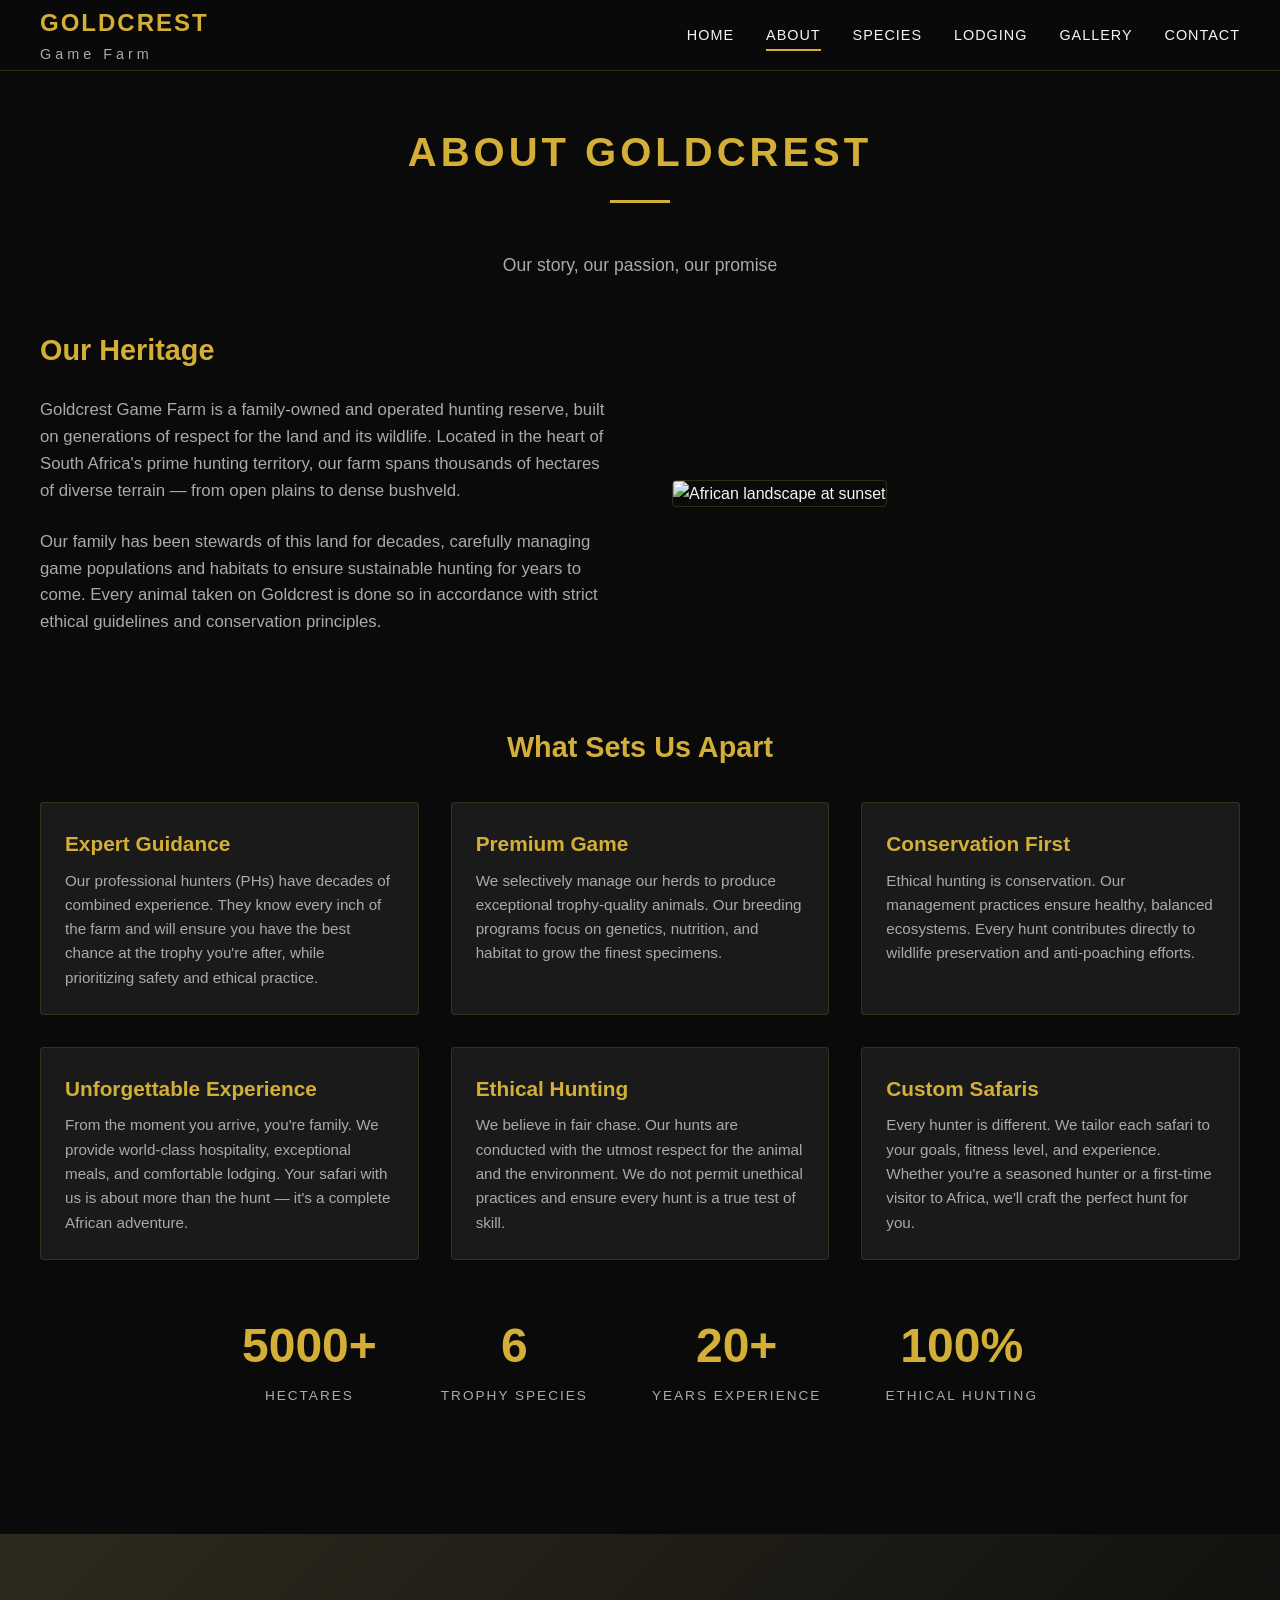
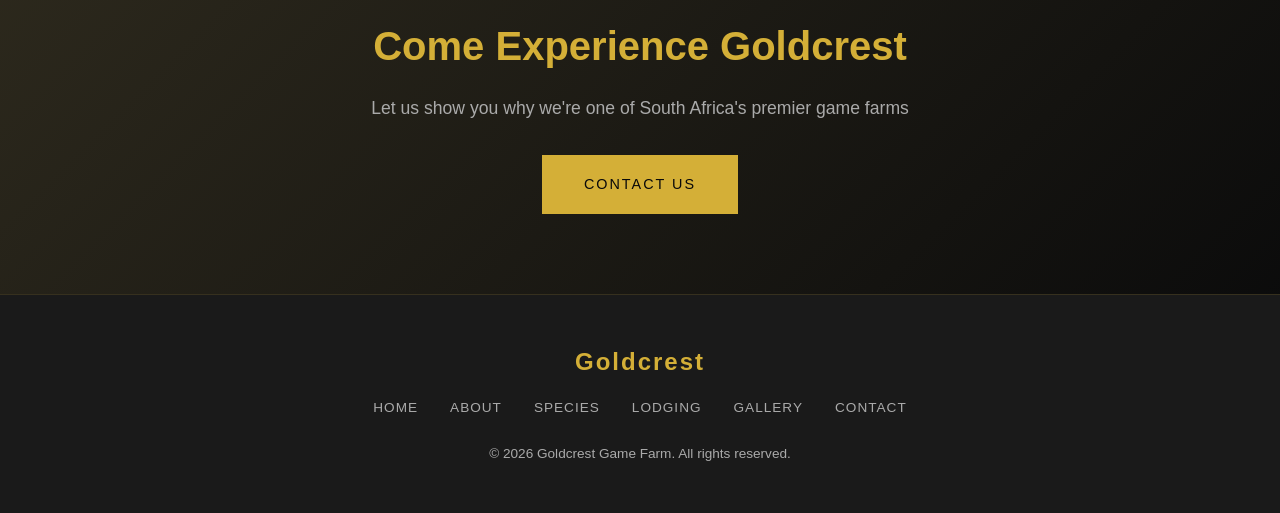
==== about.html @ 28a17577 "ai: Created a static site for the goldcrest llc" ====
<!DOCTYPE html>
<html lang="en">
<head>
  <meta charset="UTF-8">
  <meta name="viewport" content="width=device-width, initial-scale=1.0">
  <title>About Us | Goldcrest Game Farm</title>
  <meta name="description" content="Learn about Goldcrest Game Farm - our history, philosophy, and commitment to ethical hunting and conservation.">
  <link rel="stylesheet" href="css/style.css">
</head>
<body>
  <nav>
    <div class="nav-inner">
      <a href="index.html" class="logo">Goldcrest<span>Game Farm</span></a>
      <ul>
        <li><a href="index.html">Home</a></li>
        <li><a href="about.html" class="active">About</a></li>
        <li><a href="species.html">Species</a></li>
        <li><a href="lodging.html">Lodging</a></li>
        <li><a href="gallery.html">Gallery</a></li>
        <li><a href="contact.html">Contact</a></li>
      </ul>
      <div class="hamburger" onclick="toggleMenu()">
        <span></span>
        <span></span>
        <span></span>
      </div>
    </div>
  </nav>

  <section style="padding-top: 120px;">
    <div class="section-inner">
      <h2 class="section-title">About Goldcrest</h2>
      <div class="section-divider"></div>
      <p class="section-subtitle">Our story, our passion, our promise</p>

      <div class="about-grid" style="margin-bottom: 4rem;">
        <div>
          <h3>Our Heritage</h3>
          <p>Goldcrest Game Farm is a family-owned and operated hunting reserve, built on generations of respect for the land and its wildlife. Located in the heart of South Africa's prime hunting territory, our farm spans thousands of hectares of diverse terrain — from open plains to dense bushveld.</p>
          <p>Our family has been stewards of this land for decades, carefully managing game populations and habitats to ensure sustainable hunting for years to come. Every animal taken on Goldcrest is done so in accordance with strict ethical guidelines and conservation principles.</p>
        </div>
        <div>
          <img src="https://images.unsplash.com/photo-1500382017468-9049fed747ef?ixlib=rb-4.0.3&auto=format&fit=crop&w=1000&q=80" alt="African landscape at sunset">
        </div>
      </div>

      <h3 style="color: var(--gold); font-size: 1.8rem; margin-bottom: 2rem; text-align: center;">What Sets Us Apart</h3>
      <div class="species-grid" style="margin-bottom: 3rem;">
        <div class="species-card">
          <div class="species-card-body">
            <h3>Expert Guidance</h3>
            <p>Our professional hunters (PHs) have decades of combined experience. They know every inch of the farm and will ensure you have the best chance at the trophy you're after, while prioritizing safety and ethical practice.</p>
          </div>
        </div>
        <div class="species-card">
          <div class="species-card-body">
            <h3>Premium Game</h3>
            <p>We selectively manage our herds to produce exceptional trophy-quality animals. Our breeding programs focus on genetics, nutrition, and habitat to grow the finest specimens.</p>
          </div>
        </div>
        <div class="species-card">
          <div class="species-card-body">
            <h3>Conservation First</h3>
            <p>Ethical hunting is conservation. Our management practices ensure healthy, balanced ecosystems. Every hunt contributes directly to wildlife preservation and anti-poaching efforts.</p>
          </div>
        </div>
        <div class="species-card">
          <div class="species-card-body">
            <h3>Unforgettable Experience</h3>
            <p>From the moment you arrive, you're family. We provide world-class hospitality, exceptional meals, and comfortable lodging. Your safari with us is about more than the hunt — it's a complete African adventure.</p>
          </div>
        </div>
        <div class="species-card">
          <div class="species-card-body">
            <h3>Ethical Hunting</h3>
            <p>We believe in fair chase. Our hunts are conducted with the utmost respect for the animal and the environment. We do not permit unethical practices and ensure every hunt is a true test of skill.</p>
          </div>
        </div>
        <div class="species-card">
          <div class="species-card-body">
            <h3>Custom Safaris</h3>
            <p>Every hunter is different. We tailor each safari to your goals, fitness level, and experience. Whether you're a seasoned hunter or a first-time visitor to Africa, we'll craft the perfect hunt for you.</p>
          </div>
        </div>
      </div>

      <div class="stats">
        <div class="stat-item">
          <div class="number">5000+</div>
          <div class="label">Hectares</div>
        </div>
        <div class="stat-item">
          <div class="number">6</div>
          <div class="label">Trophy Species</div>
        </div>
        <div class="stat-item">
          <div class="number">20+</div>
          <div class="label">Years Experience</div>
        </div>
        <div class="stat-item">
          <div class="number">100%</div>
          <div class="label">Ethical Hunting</div>
        </div>
      </div>
    </div>
  </section>

  <section class="cta-section">
    <div class="section-inner">
      <h2>Come Experience Goldcrest</h2>
      <p>Let us show you why we're one of South Africa's premier game farms</p>
      <a href="contact.html" class="btn btn-gold">Contact Us</a>
    </div>
  </section>

  <footer>
    <div class="footer-logo">Goldcrest</div>
    <div class="footer-links">
      <a href="index.html">Home</a>
      <a href="about.html">About</a>
      <a href="species.html">Species</a>
      <a href="lodging.html">Lodging</a>
      <a href="gallery.html">Gallery</a>
      <a href="contact.html">Contact</a>
    </div>
    <p>&copy; 2026 Goldcrest Game Farm. All rights reserved.</p>
  </footer>

  <script src="js/main.js"></script>
</body>
</html>
---- css/style.css ----
* {
  margin: 0;
  padding: 0;
  box-sizing: border-box;
}

:root {
  --gold: #D4AF37;
  --gold-dark: #B8960F;
  --gold-light: #F0D060;
  --black: #0A0A0A;
  --surface: #1A1A1A;
  --surface-light: #252525;
  --text: #F5F5F5;
  --text-muted: #AAAAAA;
  --transition: 0.3s ease;
}

html {
  scroll-behavior: smooth;
}

body {
  font-family: 'Segoe UI', Tahoma, Geneva, Verdana, sans-serif;
  background-color: var(--black);
  color: var(--text);
  line-height: 1.6;
}

a {
  color: var(--gold);
  text-decoration: none;
  transition: color var(--transition);
}

a:hover {
  color: var(--gold-light);
}

/* Navigation */
nav {
  position: fixed;
  top: 0;
  width: 100%;
  background: rgba(10, 10, 10, 0.95);
  border-bottom: 1px solid rgba(212, 175, 55, 0.2);
  z-index: 1000;
  padding: 0 2rem;
}

nav .nav-inner {
  max-width: 1200px;
  margin: 0 auto;
  display: flex;
  justify-content: space-between;
  align-items: center;
  height: 70px;
}

nav .logo {
  font-size: 1.5rem;
  font-weight: 700;
  color: var(--gold);
  text-transform: uppercase;
  letter-spacing: 2px;
}

nav .logo span {
  font-weight: 300;
  font-size: 0.9rem;
  display: block;
  color: var(--text-muted);
  letter-spacing: 4px;
  text-transform: none;
}

nav ul {
  list-style: none;
  display: flex;
  gap: 2rem;
}

nav ul li a {
  color: var(--text);
  font-size: 0.9rem;
  letter-spacing: 1px;
  text-transform: uppercase;
  padding: 0.5rem 0;
  position: relative;
}

nav ul li a::after {
  content: '';
  position: absolute;
  bottom: 0;
  left: 0;
  width: 0;
  height: 2px;
  background: var(--gold);
  transition: width var(--transition);
}

nav ul li a:hover::after,
nav ul li a.active::after {
  width: 100%;
}

nav ul li a:hover {
  color: var(--gold);
}

/* Hamburger menu */
.hamburger {
  display: none;
  flex-direction: column;
  cursor: pointer;
  gap: 5px;
}

.hamburger span {
  width: 25px;
  height: 2px;
  background: var(--gold);
  transition: var(--transition);
}

/* Hero Section */
.hero {
  height: 100vh;
  background: linear-gradient(135deg, rgba(10,10,10,0.9), rgba(10,10,10,0.7)),
              url('https://images.unsplash.com/photo-1464226184884-fa280b87c399?ixlib=rb-4.0.3&auto=format&fit=crop&w=1950&q=80') center/cover no-repeat;
  display: flex;
  align-items: center;
  justify-content: center;
  text-align: center;
  padding: 0 2rem;
}

.hero-content h1 {
  font-size: 4rem;
  color: var(--gold);
  text-transform: uppercase;
  letter-spacing: 6px;
  margin-bottom: 1rem;
}

.hero-content p {
  font-size: 1.3rem;
  color: var(--text-muted);
  letter-spacing: 4px;
  text-transform: uppercase;
  margin-bottom: 2rem;
}

.hero-content .tagline {
  font-size: 1rem;
  color: var(--gold-light);
  font-style: italic;
  letter-spacing: 2px;
  text-transform: none;
}

.btn {
  display: inline-block;
  padding: 1rem 2.5rem;
  border: 2px solid var(--gold);
  color: var(--gold);
  text-transform: uppercase;
  letter-spacing: 2px;
  font-size: 0.9rem;
  transition: var(--transition);
  cursor: pointer;
  background: transparent;
}

.btn:hover {
  background: var(--gold);
  color: var(--black);
}

.btn-gold {
  background: var(--gold);
  color: var(--black);
}

.btn-gold:hover {
  background: transparent;
  color: var(--gold);
}

/* Sections */
section {
  padding: 5rem 2rem;
}

.section-inner {
  max-width: 1200px;
  margin: 0 auto;
}

.section-title {
  font-size: 2.5rem;
  color: var(--gold);
  text-transform: uppercase;
  letter-spacing: 4px;
  margin-bottom: 1rem;
  text-align: center;
}

.section-subtitle {
  text-align: center;
  color: var(--text-muted);
  margin-bottom: 3rem;
  font-size: 1.1rem;
}

.section-divider {
  width: 60px;
  height: 3px;
  background: var(--gold);
  margin: 0 auto 3rem;
}

/* About Preview */
.about-preview {
  background: var(--surface);
}

.about-grid {
  display: grid;
  grid-template-columns: 1fr 1fr;
  gap: 4rem;
  align-items: center;
}

.about-grid img {
  width: 100%;
  border-radius: 4px;
  border: 1px solid rgba(212, 175, 55, 0.2);
}

.about-grid h3 {
  font-size: 1.8rem;
  color: var(--gold);
  margin-bottom: 1.5rem;
}

.about-grid p {
  color: var(--text-muted);
  margin-bottom: 1.5rem;
  font-size: 1.05rem;
}

/* Species Grid */
.species-grid {
  display: grid;
  grid-template-columns: repeat(auto-fit, minmax(280px, 1fr));
  gap: 2rem;
}

.species-card {
  background: var(--surface);
  border: 1px solid rgba(212, 175, 55, 0.15);
  border-radius: 4px;
  overflow: hidden;
  transition: transform var(--transition), border-color var(--transition);
}

.species-card:hover {
  transform: translateY(-5px);
  border-color: var(--gold);
}

.species-card img {
  width: 100%;
  height: 220px;
  object-fit: cover;
}

.species-card-body {
  padding: 1.5rem;
}

.species-card-body h3 {
  color: var(--gold);
  font-size: 1.3rem;
  margin-bottom: 0.5rem;
}

.species-card-body p {
  color: var(--text-muted);
  font-size: 0.95rem;
}

/* Lodge cards */
.lodge-grid {
  display: grid;
  grid-template-columns: repeat(auto-fit, minmax(350px, 1fr));
  gap: 2rem;
}

.lodge-card {
  background: var(--surface);
  border: 1px solid rgba(212, 175, 55, 0.15);
  border-radius: 4px;
  overflow: hidden;
  transition: transform var(--transition), border-color var(--transition);
}

.lodge-card:hover {
  transform: translateY(-5px);
  border-color: var(--gold);
}

.lodge-card img {
  width: 100%;
  height: 250px;
  object-fit: cover;
}

.lodge-card-body {
  padding: 1.5rem;
}

.lodge-card-body h3 {
  color: var(--gold);
  font-size: 1.3rem;
  margin-bottom: 0.5rem;
}

.lodge-card-body p {
  color: var(--text-muted);
  margin-bottom: 1rem;
}

.lodge-card-body ul {
  list-style: none;
  color: var(--text-muted);
  font-size: 0.9rem;
}

.lodge-card-body ul li {
  padding: 0.3rem 0;
  padding-left: 1.2rem;
  position: relative;
}

.lodge-card-body ul li::before {
  content: '▸';
  position: absolute;
  left: 0;
  color: var(--gold);
}

/* Gallery */
.gallery-grid {
  display: grid;
  grid-template-columns: repeat(auto-fit, minmax(300px, 1fr));
  gap: 1rem;
}

.gallery-item {
  position: relative;
  overflow: hidden;
  border-radius: 4px;
  cursor: pointer;
  aspect-ratio: 4/3;
}

.gallery-item img {
  width: 100%;
  height: 100%;
  object-fit: cover;
  transition: transform 0.5s ease;
}

.gallery-item:hover img {
  transform: scale(1.05);
}

.gallery-overlay {
  position: absolute;
  bottom: 0;
  left: 0;
  right: 0;
  background: linear-gradient(transparent, rgba(0,0,0,0.8));
  padding: 1.5rem;
  opacity: 0;
  transition: opacity var(--transition);
}

.gallery-item:hover .gallery-overlay {
  opacity: 1;
}

.gallery-overlay h4 {
  color: var(--gold);
  font-size: 1.1rem;
}

/* Contact */
.contact-section {
  background: var(--surface);
}

.contact-grid {
  display: grid;
  grid-template-columns: 1fr 1fr;
  gap: 4rem;
}

.contact-info h3 {
  color: var(--gold);
  font-size: 1.5rem;
  margin-bottom: 1.5rem;
}

.contact-info p {
  color: var(--text-muted);
  margin-bottom: 1rem;
  display: flex;
  align-items: center;
  gap: 0.8rem;
}

.contact-info .icon {
  color: var(--gold);
  font-size: 1.2rem;
  width: 24px;
  text-align: center;
}

.contact-form input,
.contact-form textarea {
  width: 100%;
  padding: 1rem;
  margin-bottom: 1rem;
  background: var(--surface-light);
  border: 1px solid rgba(212, 175, 55, 0.2);
  color: var(--text);
  font-size: 1rem;
  border-radius: 4px;
  transition: border-color var(--transition);
  font-family: inherit;
}

.contact-form input:focus,
.contact-form textarea:focus {
  outline: none;
  border-color: var(--gold);
}

.contact-form textarea {
  height: 150px;
  resize: vertical;
}

/* CTA Section */
.cta-section {
  text-align: center;
  background: linear-gradient(135deg, rgba(212,175,55,0.1), rgba(10,10,10,0.9)),
              var(--surface);
}

.cta-section h2 {
  font-size: 2.5rem;
  color: var(--gold);
  margin-bottom: 1rem;
}

.cta-section p {
  color: var(--text-muted);
  font-size: 1.1rem;
  margin-bottom: 2rem;
}

/* Stats */
.stats {
  display: flex;
  justify-content: center;
  gap: 4rem;
  margin: 3rem 0;
}

.stat-item {
  text-align: center;
}

.stat-item .number {
  font-size: 3rem;
  color: var(--gold);
  font-weight: 700;
}

.stat-item .label {
  color: var(--text-muted);
  text-transform: uppercase;
  letter-spacing: 2px;
  font-size: 0.85rem;
}

/* Footer */
footer {
  background: var(--surface);
  border-top: 1px solid rgba(212, 175, 55, 0.15);
  padding: 3rem 2rem;
  text-align: center;
}

footer .footer-logo {
  font-size: 1.5rem;
  color: var(--gold);
  font-weight: 700;
  letter-spacing: 2px;
  margin-bottom: 1rem;
}

footer .footer-links {
  display: flex;
  justify-content: center;
  gap: 2rem;
  margin-bottom: 1.5rem;
}

footer .footer-links a {
  color: var(--text-muted);
  font-size: 0.85rem;
  text-transform: uppercase;
  letter-spacing: 1px;
}

footer .footer-links a:hover {
  color: var(--gold);
}

footer p {
  color: var(--text-muted);
  font-size: 0.85rem;
}

/* Responsive */
@media (max-width: 768px) {
  nav ul {
    display: none;
    flex-direction: column;
    position: absolute;
    top: 70px;
    left: 0;
    right: 0;
    background: rgba(10, 10, 10, 0.98);
    padding: 1rem 2rem;
    border-bottom: 1px solid rgba(212, 175, 55, 0.2);
    gap: 1rem;
  }

  nav ul.open {
    display: flex;
  }

  .hamburger {
    display: flex;
  }

  .hero-content h1 {
    font-size: 2.5rem;
    letter-spacing: 4px;
  }

  .hero-content p {
    font-size: 1rem;
  }

  .about-grid {
    grid-template-columns: 1fr;
    gap: 2rem;
  }

  .contact-grid {
    grid-template-columns: 1fr;
    gap: 2rem;
  }

  .stats {
    gap: 2rem;
    flex-wrap: wrap;
  }

  .stat-item .number {
    font-size: 2rem;
  }

  .section-title {
    font-size: 2rem;
  }

  section {
    padding: 3rem 1.5rem;
  }

  footer .footer-links {
    flex-direction: column;
    gap: 0.8rem;
  }
}
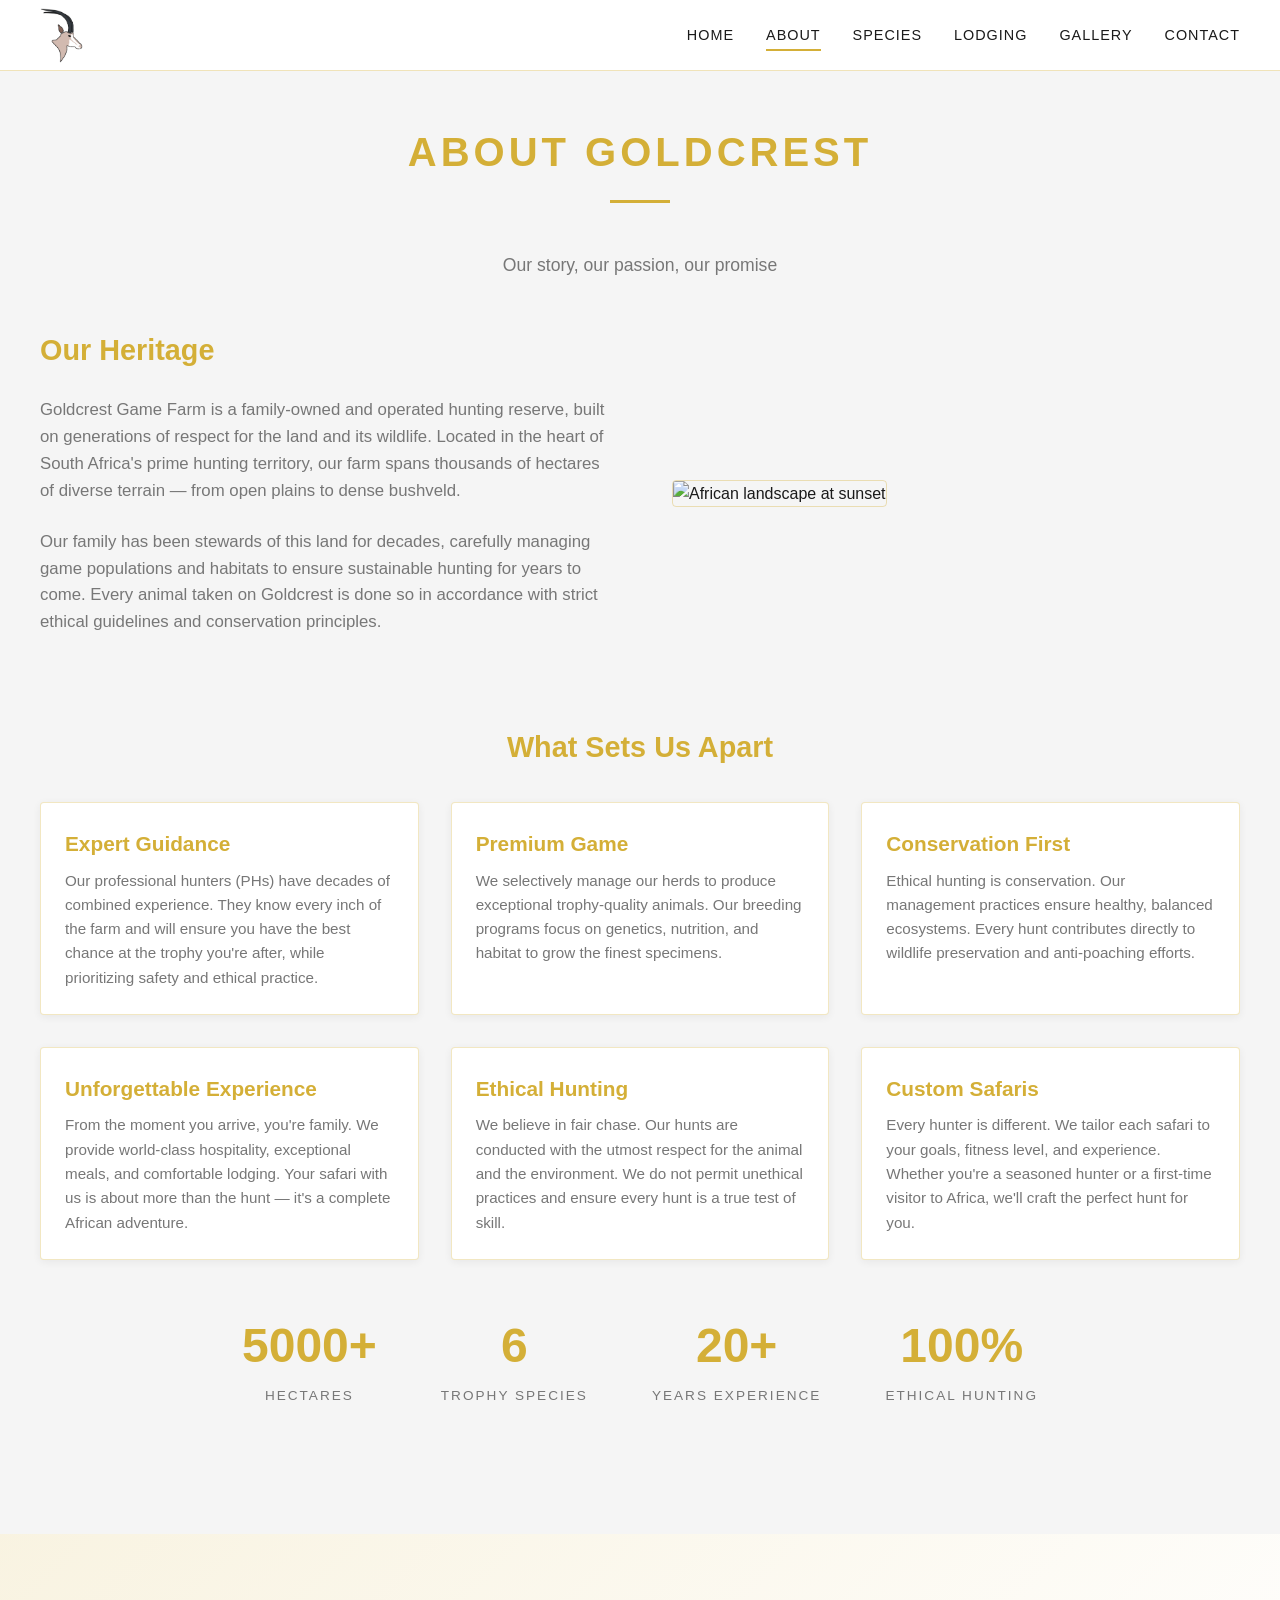
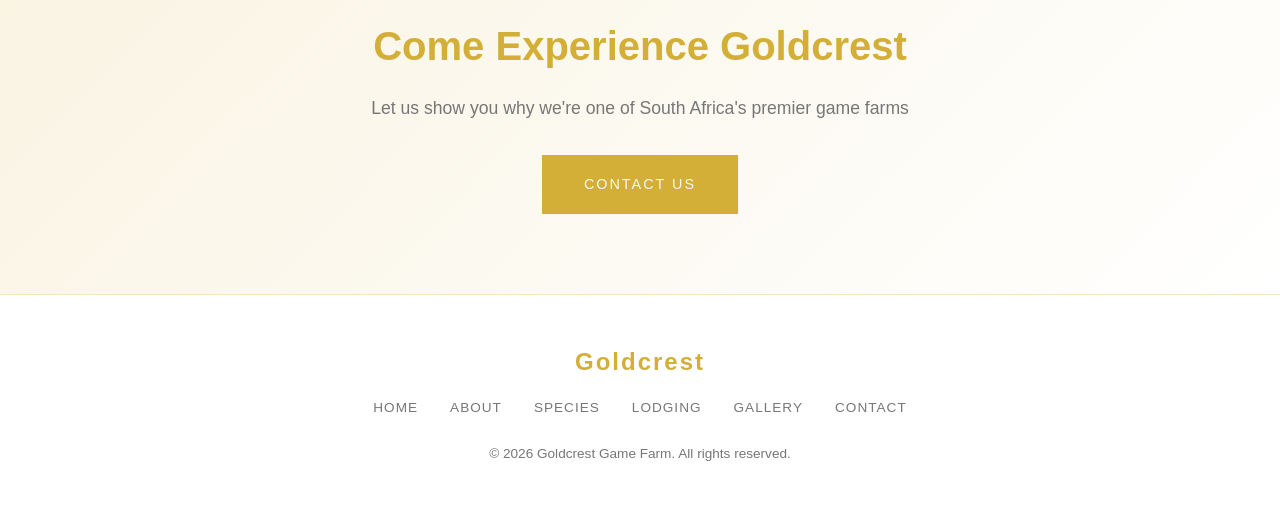
==== commit a4196743: "feat: Added a logo and also a system mode for light/dark mode" ====
--- a/about.html
+++ b/about.html
@@ -5,12 +5,13 @@
   <meta name="viewport" content="width=device-width, initial-scale=1.0">
   <title>About Us | Goldcrest Game Farm</title>
   <meta name="description" content="Learn about Goldcrest Game Farm - our history, philosophy, and commitment to ethical hunting and conservation.">
+  <link rel="icon" type="image/png" href="images/logo.png">
   <link rel="stylesheet" href="css/style.css">
 </head>
 <body>
   <nav>
     <div class="nav-inner">
-      <a href="index.html" class="logo">Goldcrest<span>Game Farm</span></a>
+      <a href="index.html" class="logo"><img src="images/logo.png" alt="Goldcrest Game Farm"></a>
       <ul>
         <li><a href="index.html">Home</a></li>
         <li><a href="about.html" class="active">About</a></li>
--- a/css/style.css
+++ b/css/style.css
@@ -14,6 +14,44 @@
   --text: #F5F5F5;
   --text-muted: #AAAAAA;
   --transition: 0.3s ease;
+  --nav-bg: rgba(10, 10, 10, 0.95);
+  --nav-mobile-bg: rgba(10, 10, 10, 0.98);
+  --hero-gradient: linear-gradient(135deg, rgba(10,10,10,0.9), rgba(10,10,10,0.7));
+  --gallery-overlay: linear-gradient(transparent, rgba(0,0,0,0.8));
+  --cta-gradient: linear-gradient(135deg, rgba(212,175,55,0.1), rgba(10,10,10,0.9));
+  --border-color: rgba(212, 175, 55, 0.2);
+  --card-border: rgba(212, 175, 55, 0.15);
+}
+
+@media (prefers-color-scheme: light) {
+  :root {
+    --black: #F5F5F5;
+    --surface: #FFFFFF;
+    --surface-light: #E8E8E8;
+    --text: #1A1A1A;
+    --text-muted: #777777;
+    --nav-bg: rgba(255, 255, 255, 0.95);
+    --nav-mobile-bg: rgba(255, 255, 255, 0.98);
+    --hero-gradient: linear-gradient(135deg, rgba(255,255,255,0.85), rgba(255,255,255,0.7));
+    --gallery-overlay: linear-gradient(transparent, rgba(255,255,255,0.9));
+    --cta-gradient: linear-gradient(135deg, rgba(212,175,55,0.15), rgba(255,255,255,0.9));
+    --border-color: rgba(212, 175, 55, 0.35);
+    --card-border: rgba(212, 175, 55, 0.3);
+  }
+
+  .species-card, .lodge-card {
+    box-shadow: 0 2px 8px rgba(0,0,0,0.06);
+  }
+
+  .btn-gold {
+    color: #1A1A1A;
+  }
+
+  .contact-form input,
+  .contact-form textarea,
+  .contact-form select {
+    background: #FFFFFF;
+  }
 }
 
 html {
@@ -42,8 +80,8 @@
   position: fixed;
   top: 0;
   width: 100%;
-  background: rgba(10, 10, 10, 0.95);
-  border-bottom: 1px solid rgba(212, 175, 55, 0.2);
+  background: var(--nav-bg);
+  border-bottom: 1px solid var(--border-color);
   z-index: 1000;
   padding: 0 2rem;
 }
@@ -58,20 +96,13 @@
 }
 
 nav .logo {
-  font-size: 1.5rem;
-  font-weight: 700;
-  color: var(--gold);
-  text-transform: uppercase;
-  letter-spacing: 2px;
-}
-
-nav .logo span {
-  font-weight: 300;
-  font-size: 0.9rem;
-  display: block;
-  color: var(--text-muted);
-  letter-spacing: 4px;
-  text-transform: none;
+  display: flex;
+  align-items: center;
+}
+
+nav .logo img {
+  height: 55px;
+  width: auto;
 }
 
 nav ul {
@@ -127,7 +158,7 @@
 /* Hero Section */
 .hero {
   height: 100vh;
-  background: linear-gradient(135deg, rgba(10,10,10,0.9), rgba(10,10,10,0.7)),
+  background: var(--hero-gradient),
               url('https://images.unsplash.com/photo-1464226184884-fa280b87c399?ixlib=rb-4.0.3&auto=format&fit=crop&w=1950&q=80') center/cover no-repeat;
   display: flex;
   align-items: center;
@@ -236,7 +267,7 @@
 .about-grid img {
   width: 100%;
   border-radius: 4px;
-  border: 1px solid rgba(212, 175, 55, 0.2);
+  border: 1px solid var(--border-color);
 }
 
 .about-grid h3 {
@@ -260,7 +291,7 @@
 
 .species-card {
   background: var(--surface);
-  border: 1px solid rgba(212, 175, 55, 0.15);
+  border: 1px solid var(--card-border);
   border-radius: 4px;
   overflow: hidden;
   transition: transform var(--transition), border-color var(--transition);
@@ -301,7 +332,7 @@
 
 .lodge-card {
   background: var(--surface);
-  border: 1px solid rgba(212, 175, 55, 0.15);
+  border: 1px solid var(--card-border);
   border-radius: 4px;
   overflow: hidden;
   transition: transform var(--transition), border-color var(--transition);
@@ -383,7 +414,7 @@
   bottom: 0;
   left: 0;
   right: 0;
-  background: linear-gradient(transparent, rgba(0,0,0,0.8));
+  background: var(--gallery-overlay);
   padding: 1.5rem;
   opacity: 0;
   transition: opacity var(--transition);
@@ -436,7 +467,7 @@
   padding: 1rem;
   margin-bottom: 1rem;
   background: var(--surface-light);
-  border: 1px solid rgba(212, 175, 55, 0.2);
+  border: 1px solid var(--border-color);
   color: var(--text);
   font-size: 1rem;
   border-radius: 4px;
@@ -444,6 +475,23 @@
   font-family: inherit;
 }
 
+.contact-form select {
+  width: 100%;
+  padding: 1rem;
+  margin-bottom: 1rem;
+  background: var(--surface-light);
+  border: 1px solid var(--border-color);
+  color: var(--text);
+  font-size: 1rem;
+  border-radius: 4px;
+  font-family: inherit;
+}
+
+.contact-form select:focus {
+  outline: none;
+  border-color: var(--gold);
+}
+
 .contact-form input:focus,
 .contact-form textarea:focus {
   outline: none;
@@ -458,7 +506,7 @@
 /* CTA Section */
 .cta-section {
   text-align: center;
-  background: linear-gradient(135deg, rgba(212,175,55,0.1), rgba(10,10,10,0.9)),
+  background: var(--cta-gradient),
               var(--surface);
 }
 
@@ -502,7 +550,7 @@
 /* Footer */
 footer {
   background: var(--surface);
-  border-top: 1px solid rgba(212, 175, 55, 0.15);
+  border-top: 1px solid var(--card-border);
   padding: 3rem 2rem;
   text-align: center;
 }
@@ -547,9 +595,9 @@
     top: 70px;
     left: 0;
     right: 0;
-    background: rgba(10, 10, 10, 0.98);
+    background: var(--nav-mobile-bg);
     padding: 1rem 2rem;
-    border-bottom: 1px solid rgba(212, 175, 55, 0.2);
+    border-bottom: 1px solid var(--border-color);
     gap: 1rem;
   }
 
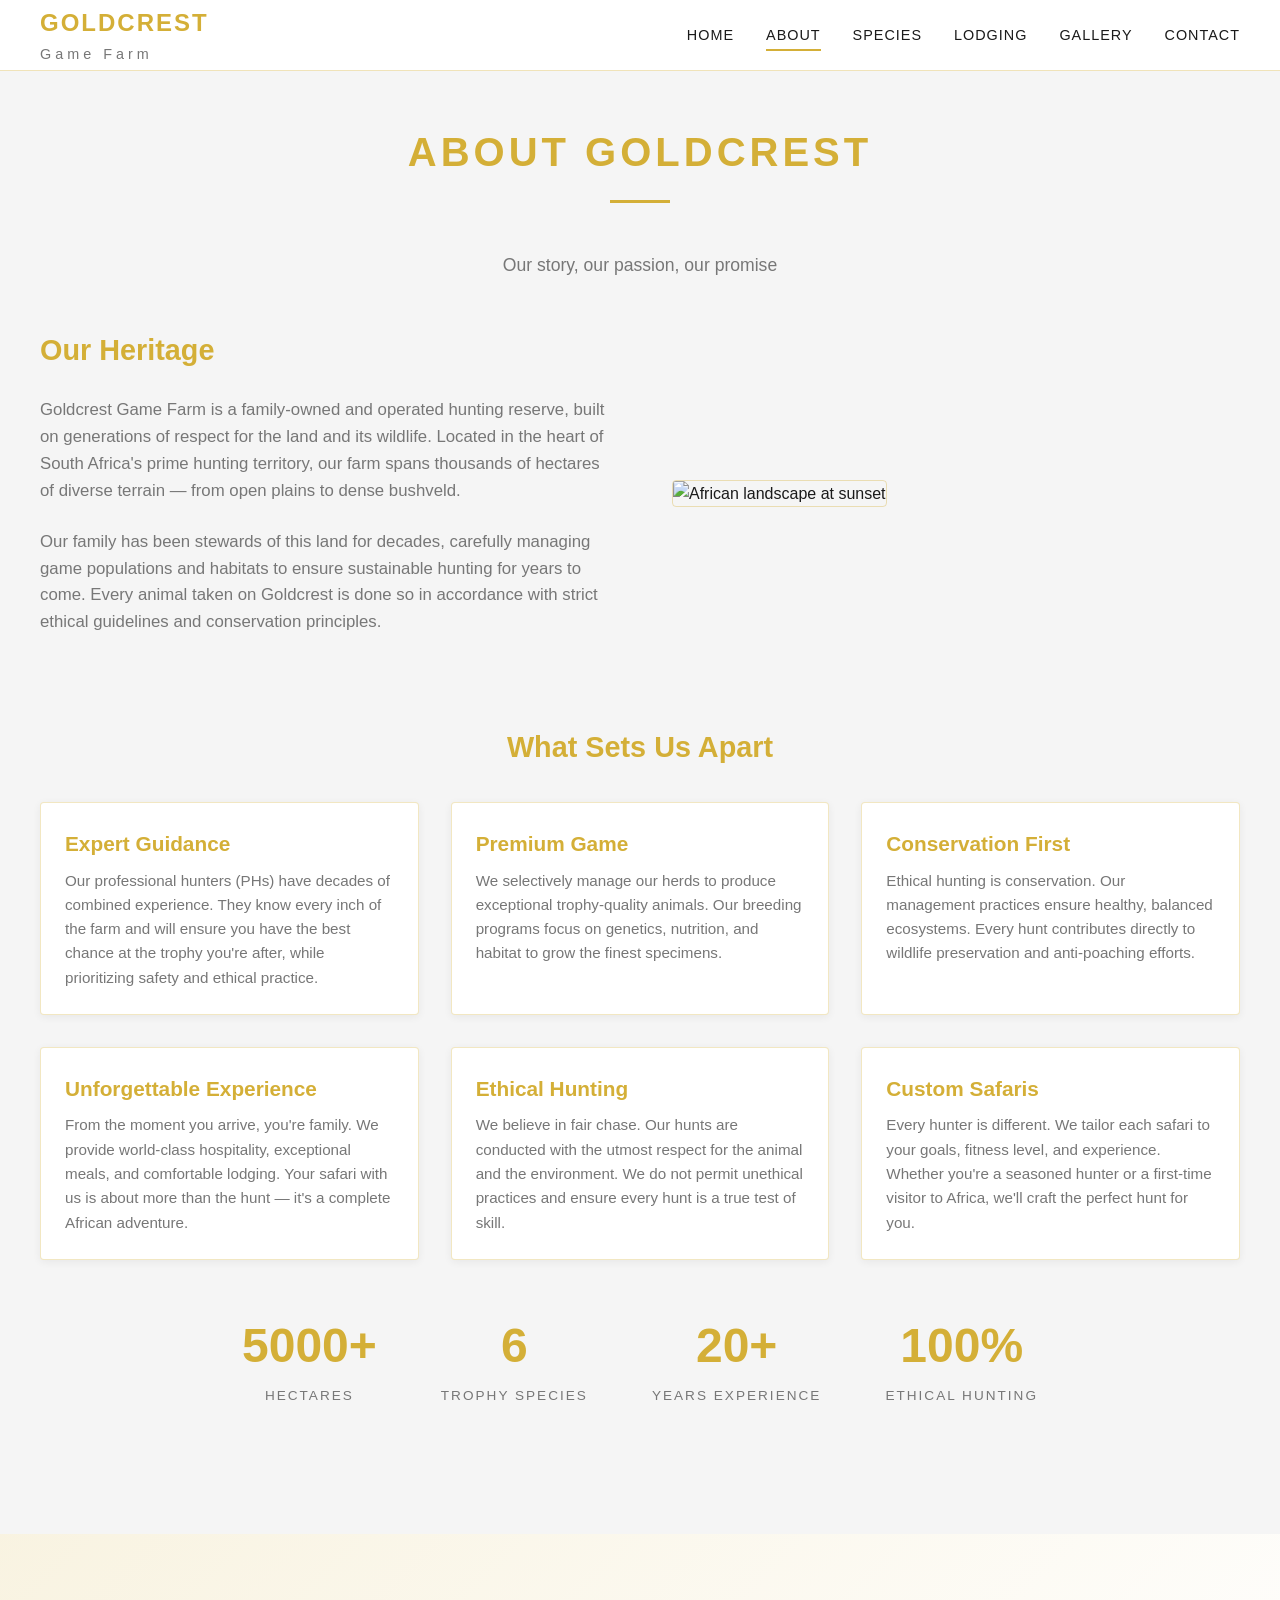
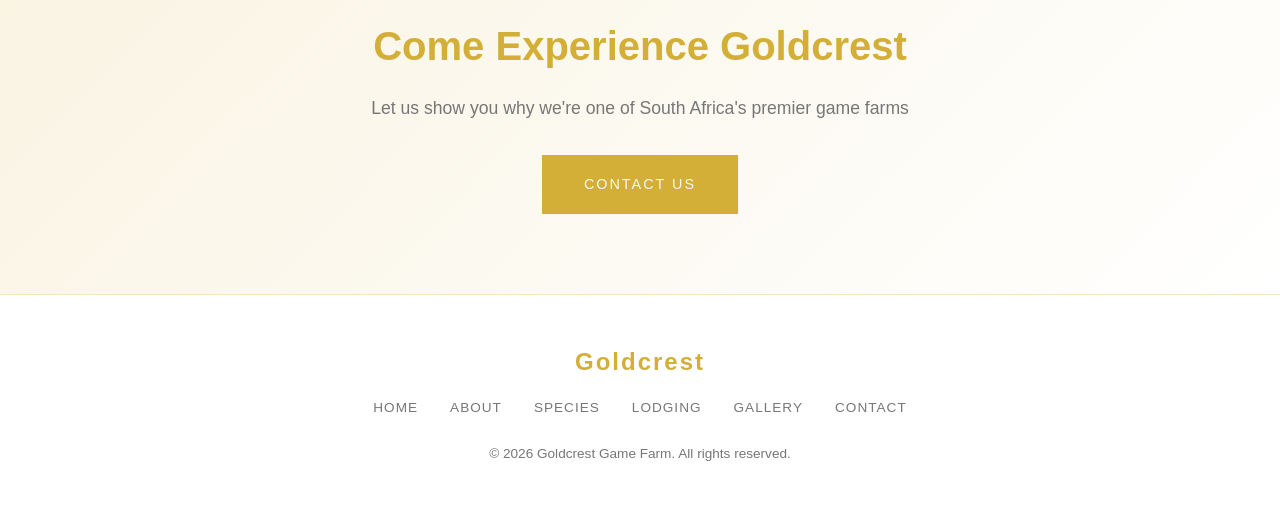
==== commit c063b066: "fix: Fixed the oversized image" ====
--- a/about.html
+++ b/about.html
@@ -11,7 +11,7 @@
 <body>
   <nav>
     <div class="nav-inner">
-      <a href="index.html" class="logo"><img src="images/logo.png" alt="Goldcrest Game Farm"></a>
+      <a href="index.html" class="logo">Goldcrest<span>Game Farm</span></a>
       <ul>
         <li><a href="index.html">Home</a></li>
         <li><a href="about.html" class="active">About</a></li>
--- a/css/style.css
+++ b/css/style.css
@@ -96,13 +96,20 @@
 }
 
 nav .logo {
-  display: flex;
-  align-items: center;
-}
-
-nav .logo img {
-  height: 55px;
-  width: auto;
+  font-size: 1.5rem;
+  font-weight: 700;
+  color: var(--gold);
+  text-transform: uppercase;
+  letter-spacing: 2px;
+}
+
+nav .logo span {
+  font-weight: 300;
+  font-size: 0.9rem;
+  display: block;
+  color: var(--text-muted);
+  letter-spacing: 4px;
+  text-transform: none;
 }
 
 nav ul {
